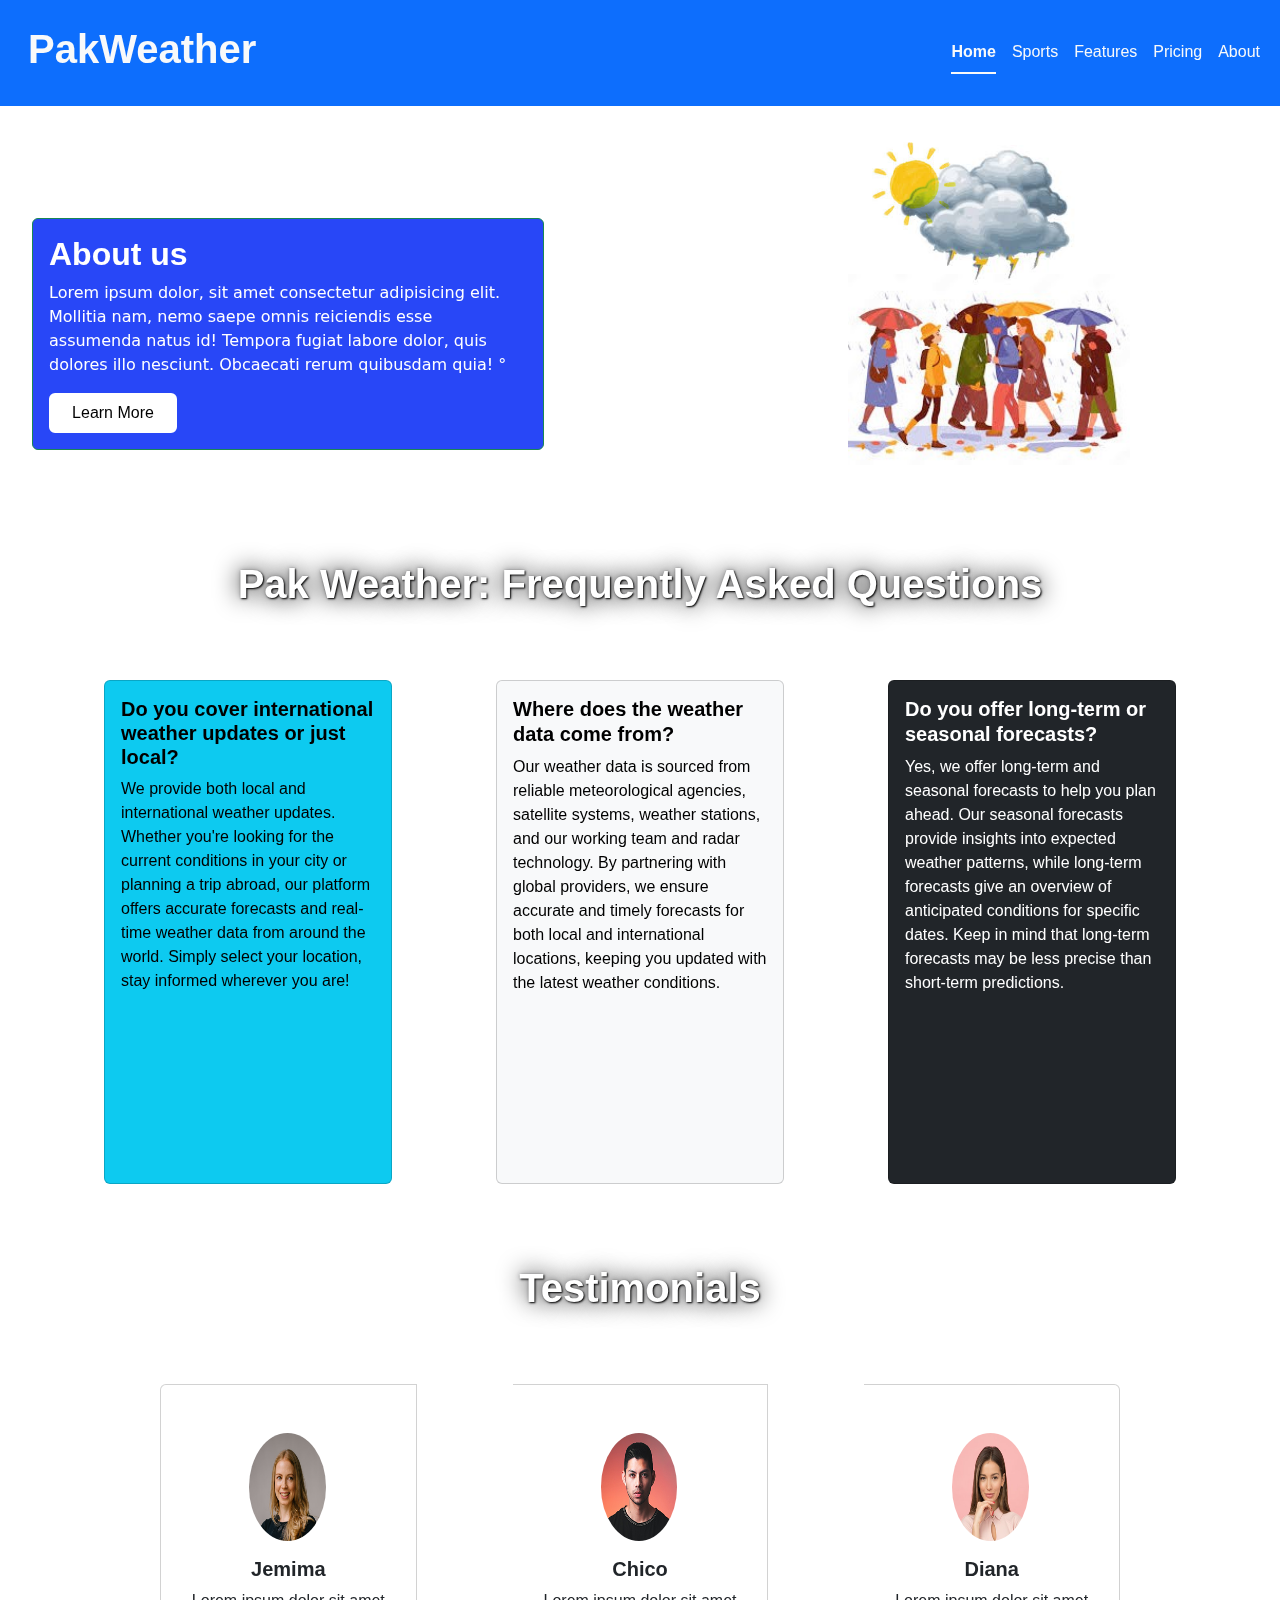
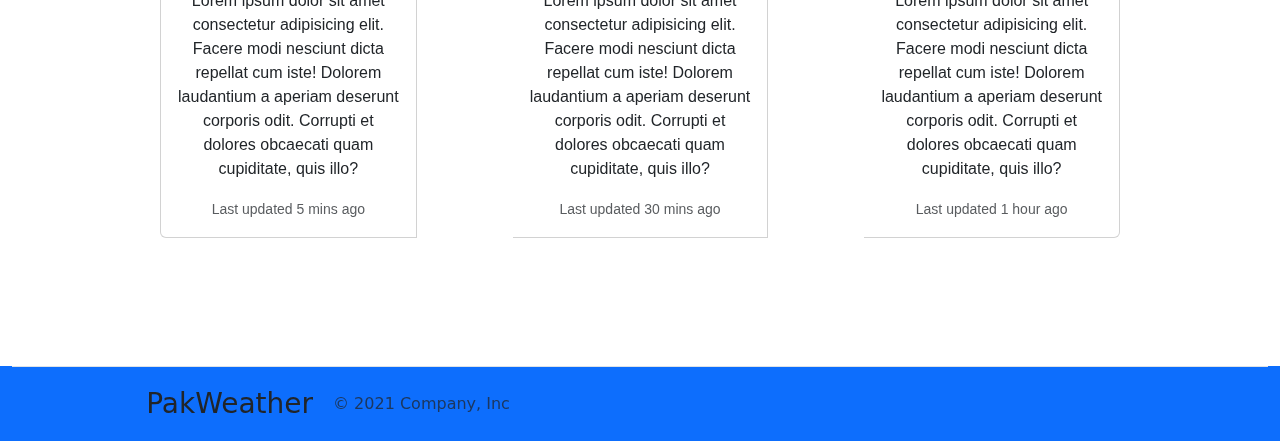
==== about.html @ b2b754da "rename about.html" ====
<!DOCTYPE html>
<html lang="en">

<head>
  <meta charset="UTF-8">
  <meta name="viewport" content="width=device-width, initial-scale=1.0">
  <title>Final Project</title>
  <link rel="stylesheet" href="style.css">
  <script src="https://cdn.jsdelivr.net/npm/bootstrap@5.3.3/dist/js/bootstrap.bundle.min.js"
    integrity="sha384-YvpcrYf0tY3lHB60NNkmXc5s9fDVZLESaAA55NDzOxhy9GkcIdslK1eN7N6jIeHz"
    crossorigin="anonymous"></script>
  <link href="https://cdn.jsdelivr.net/npm/bootstrap@5.3.3/dist/css/bootstrap.min.css" rel="stylesheet"
    integrity="sha384-QWTKZyjpPEjISv5WaRU9OFeRpok6YctnYmDr5pNlyT2bRjXh0JMhjY6hW+ALEwIH" crossorigin="anonymous">
  <link rel="preconnect" href="https://fonts.gstatic.com" crossorigin>
</head>

<body>

  <!--------------------------------------------------- header --------------------------------------------------->

  <nav class="navbar navbar-expand-lg bg-primary p-sm-3 p-3">
    <div class="container-fluid p-0 p-sm-1 justify-content-center justify-content-sm-between">
      <a class="navbar-brand text-light mx-2 text-center text-sm-left" href="#">
        <h1 style=" font-family: Poppins, sans-serif; font-weight: bold;">PakWeather</h1>
      </a>
      <button class="navbar-toggler" type="button" data-bs-toggle="collapse" data-bs-target="#navbarNavDropdown"
        aria-controls="navbarNavDropdown" aria-expanded="false" aria-label="Toggle navigation">
        <span class="navbar-toggler-icon"></span>
      </button>
      <div class="collapse navbar-collapse justify-content-end" id="navbarNavDropdown">
        <ul class="nav nav-underline justify-content-end d-flex flex-column flex-sm-row">
          <li class="nav-item">
            <a class="nav-link active text-light" aria-current="page" href="#"
              style=" font-family: Poppins, sans-serif;">Home</a>
          </li>
          <li class="nav-item">
            <a class="nav-link text-light" href="#" style=" font-family: Poppins, sans-serif;">Sports</a>
          </li>
          <li class="nav-item">
            <a class="nav-link text-light" href="#" style=" font-family: Poppins, sans-serif;">Features</a>
          </li>
          <li class="nav-item">
            <a class="nav-link text-light" href="#" style=" font-family: Poppins, sans-serif;">Pricing</a>
          </li>
          <li class="nav-item">
            <a class="nav-link text-light" href="#" style=" font-family: Poppins, sans-serif;">About</a>
          </li>
        </ul>
      </div>
    </div>
  </nav>

  <!--------------------------------------------------- About us --------------------------------------------------->

  <div class="card m-auto mt-3 border border-success align-items-start justify-content-around"
    style="width: 40%; position: relative; right: 22rem; top: 6rem; border: 2px solid rgb(131, 159, 222); background-color: rgb(40, 71, 247); color: white;">
    <div class="row g-0">
      <div class="col rounded-right">
        <div class="card-body">
          <h2 class="card-title" style="font-family: Poppins, sans-serif; font-weight: bold;">About us</h2>
          <h3 class="card-title text-success" id="nameCity"></h3>
          <p>Lorem ipsum dolor, sit amet consectetur adipisicing elit. Mollitia nam, nemo saepe omnis reiciendis esse
            assumenda natus id! Tempora fugiat labore dolor, quis dolores illo nesciunt. Obcaecati rerum quibusdam quia!
            <span id="lat" class="bl"></span>°
          </p>
          <input class="btn btn-primary" type="Learn More" value="Learn More"
            style="background-color: rgb(255, 255, 255); border: 2px solid white; color: black;font-family: Poppins, sans-serif; width: 8rem;">
          <p class="card-text"><small class="text-body-secondary"></small></p>
        </div>
      </div>
    </div>
  </div>

  <!--------------------------------------------------- Animation --------------------------------------------------->

  <section>
    <div class="item">
      <img src="assets/people 2.jpg" alt="" class="people">
      <img src="assets/clouds2.jpg" alt="" class="clouds">
      <img src="assets/sun2.jpg" alt="" class="sun">
    </div>
  </section>

  <!--------------------------------------------------- Question & Answers --------------------------------------------------->

  <h1 class="head-1">Pak Weather: Frequently Asked Questions</h1>
  <main class="mainn">
    <div class="card text-bg-info mb-3" style="max-width: 18rem; height: 56vh;">
      <div class="card-body">
        <h5 class="card-title" style="font-weight: bold;">Do you cover international weather updates or just local?</h5>
        <p class="card-text" style="font-size: 16px;">We provide both local and international weather updates. Whether
          you're looking for the current conditions in your city or planning a trip abroad, our platform offers accurate
          forecasts and real-time weather data from around the world. Simply select your location, stay informed
          wherever you are!</p>
      </div>
    </div>
    <div class="card text-bg-light mb-3" style="max-width: 18rem;height: 56vh;">
      <div class="card-body">
        <h5 class="card-title" style="font-weight: bold; line-height: 25px;">Where does the weather data come from?</h5>
        <p class="card-text" style="font-size: 16px;">Our weather data is sourced from reliable meteorological agencies,
          satellite systems, weather stations, and our working team and radar technology. By partnering with global
          providers, we ensure accurate and timely forecasts for both local and international locations, keeping you
          updated with the latest weather conditions.</p>
      </div>
    </div>
    <div class="card text-bg-dark mb-3" style="max-width: 18rem;height: 56vh;">
      <div class="card-body">
        <h5 class="card-title" style="font-weight: bold; line-height: 25px;">Do you offer long-term or seasonal
          forecasts?</h5>
        <p class="card-text">Yes, we offer long-term and seasonal forecasts to help you plan ahead. Our seasonal
          forecasts provide insights into expected weather patterns, while long-term forecasts give an overview of
          anticipated conditions for specific dates. Keep in mind that long-term forecasts may be less precise than
          short-term predictions.</p>
      </div>
    </div>
  </main>

  <!--------------------------------------------------- Testimonials --------------------------------------------------->


  <h1 class="test">Testimonials</h1>
  <article>
    <div class="card-group">
      <div class="card">
        <img src="assets/user-1.png" class="card-img-top" alt="..."
          style="height: 12vh; width: 6vw; border-radius: 50%; margin-left: 5.5rem; margin-top: 3rem;">
        <div class="card-body">
          <h5 class="card-title" style="font-weight: bold;">Jemima</h5>
          <p class="card-text">
            Lorem ipsum dolor sit amet consectetur adipisicing elit. Facere modi nesciunt dicta repellat cum iste!
            Dolorem laudantium a aperiam deserunt corporis odit. Corrupti et dolores obcaecati quam cupiditate, quis
            illo?
          </p>
          <p class="card-text"><small class="text-body-secondary">Last updated 5 mins ago</small></p>
        </div>
      </div>
      <div class="card">
        <img src="assets/user-2.png" class="card-img-top" alt="..."
          style="height: 12vh; width: 6vw; border-radius: 50%; margin-left: 5.5rem; margin-top: 3rem;">
        <div class="card-body">
          <h5 class="card-title" style="font-weight: bold;">Chico</h5>
          <p class="card-text">
            Lorem ipsum dolor sit amet consectetur adipisicing elit. Facere modi nesciunt dicta repellat cum iste!
            Dolorem laudantium a aperiam deserunt corporis odit. Corrupti et dolores obcaecati quam cupiditate, quis
            illo?
          </p>
          <p class="card-text"><small class="text-body-secondary">Last updated 30 mins ago</small></p>
        </div>
      </div>
      <div class="card">
        <img src="assets/user-3.png" class="card-img-top" alt="..."
          style="height: 12vh; width: 6vw; border-radius: 50%; margin-left: 5.5rem; margin-top: 3rem;">
        <div class="card-body">
          <h5 class="card-title" style="font-weight: bold; ">Diana</h5>
          <p class="card-text">
            Lorem ipsum dolor sit amet consectetur adipisicing elit. Facere modi nesciunt dicta repellat cum iste!
            Dolorem laudantium a aperiam deserunt corporis odit. Corrupti et dolores obcaecati quam cupiditate, quis
            illo?
          </p>
          <p class="card-text"><small class="text-body-secondary">Last updated 1 hour ago</small></p>
        </div>
      </div>
    </div>
  </article>

  <!--------------------------------------------------- Footer --------------------------------------------------->

  <div class="container-fluid bg-primary mb-0 mt-5">
    <footer
      class="d-flex flex-wrap justify-content-sm-between justify-content-center align-items-center py-3 mt-3 border-top gap-3">
      <div class="col-md-6 d-flex align-items-center gap-sm-3 gap-1 flex-wrap justify-content-center">
        <a href="/" class="nav-link">
          <h3 class="m-1">PakWeather</h3>
        </a>
        <span class="text-muted">&copy; 2021 Company, Inc</span>
      </div>

      <ul class="nav col-md-4 justify-content-sm-end justify-content-sm-center list-unstyled d-flex">
        <li class="ms-3"><a class="text-muted" href="#"><svg xmlns="http://www.w3.org/2000/svg"
              viewBox="0 0 448 512"><!--!Font Awesome Free 6.6.0 by @fontawesome - https://fontawesome.com License - https://fontawesome.com/license/free Copyright 2024 Fonticons, Inc.-->
              <path fill="#ffffff"
                d="M100.3 448H7.4V148.9h92.9zM53.8 108.1C24.1 108.1 0 83.5 0 53.8a53.8 53.8 0 0 1 107.6 0c0 29.7-24.1 54.3-53.8 54.3zM447.9 448h-92.7V302.4c0-34.7-.7-79.2-48.3-79.2-48.3 0-55.7 37.7-55.7 76.7V448h-92.8V148.9h89.1v40.8h1.3c12.4-23.5 42.7-48.3 87.9-48.3 94 0 111.3 61.9 111.3 142.3V448z" />
            </svg></a></li>
        <li class="ms-3"><a class="text-muted" href="#"><svg xmlns="http://www.w3.org/2000/svg"
              viewBox="0 0 448 512"><!--!Font Awesome Free 6.6.0 by @fontawesome - https://fontawesome.com License - https://fontawesome.com/license/free Copyright 2024 Fonticons, Inc.-->
              <path
                d="M64 32C28.7 32 0 60.7 0 96V416c0 35.3 28.7 64 64 64h98.2V334.2H109.4V256h52.8V222.3c0-87.1 39.4-127.5 125-127.5c16.2 0 44.2 3.2 55.7 6.4V172c-6-.6-16.5-1-29.6-1c-42 0-58.2 15.9-58.2 57.2V256h83.6l-14.4 78.2H255V480H384c35.3 0 64-28.7 64-64V96c0-35.3-28.7-64-64-64H64z" />
            </svg></a></li>
        <!-- <li class="ms-3"><a class="text-muted" href="#"><svg xmlns="http://www.w3.org/2000/svg" viewBox="0 0 448 512">!Font Awesome Free 6.6.0 by @fontawesome - https://fontawesome.com License - https://fontawesome.com/license/free Copyright 2024 Fonticons, Inc.<path d="M194.4 211.7a53.3 53.3 0 1 0 59.3 88.7 53.3 53.3 0 1 0 -59.3-88.7zm142.3-68.4c-5.2-5.2-11.5-9.3-18.4-12c-18.1-7.1-57.6-6.8-83.1-6.5c-4.1 0-7.9 .1-11.2 .1c-3.3 0-7.2 0-11.4-.1c-25.5-.3-64.8-.7-82.9 6.5c-6.9 2.7-13.1 6.8-18.4 12s-9.3 11.5-12 18.4c-7.1 18.1-6.7 57.7-6.5 83.2c0 4.1 .1 7.9 .1 11.1s0 7-.1 11.1c-.2 25.5-.6 65.1 6.5 83.2c2.7 6.9 6.8 13.1 12 18.4s11.5 9.3 18.4 12c18.1 7.1 57.6 6.8 83.1 6.5c4.1 0 7.9-.1 11.2-.1c3.3 0 7.2 0 11.4 .1c25.5 .3 64.8 .7 82.9-6.5c6.9-2.7 13.1-6.8 18.4-12s9.3-11.5 12-18.4c7.2-18 6.8-57.4 6.5-83c0-4.2-.1-8.1-.1-11.4s0-7.1 .1-11.4c.3-25.5 .7-64.9-6.5-83l0 0c-2.7-6.9-6.8-13.1-12-18.4zm-67.1 44.5A82 82 0 1 1 178.4 324.2a82 82 0 1 1 91.1-136.4zm29.2-1.3c-3.1-2.1-5.6-5.1-7.1-8.6s-1.8-7.3-1.1-11.1s2.6-7.1 5.2-9.8s6.1-4.5 9.8-5.2s7.6-.4 11.1 1.1s6.5 3.9 8.6 7s3.2 6.8 3.2 10.6c0 2.5-.5 5-1.4 7.3s-2.4 4.4-4.1 6.2s-3.9 3.2-6.2 4.2s-4.8 1.5-7.3 1.5l0 0c-3.8 0-7.5-1.1-10.6-3.2zM448 96c0-35.3-28.7-64-64-64H64C28.7 32 0 60.7 0 96V416c0 35.3 28.7 64 64 64H384c35.3 0 64-28.7 64-64V96zM357 389c-18.7 18.7-41.4 24.6-67 25.9c-26.4 1.5-105.6 1.5-132 0c-25.6-1.3-48.3-7.2-67-25.9s-24.6-41.4-25.8-67c-1.5-26.4-1.5-105.6 0-132c1.3-25.6 7.1-48.3 25.8-67s41.5-24.6 67-25.8c26.4-1.5 105.6-1.5 132 0c25.6 1.3 48.3 7.1 67 25.8s24.6 41.4 25.8 67c1.5 26.3 1.5 105.4 0 131.9c-1.3 25.6-7.1 48.3-25.8 67z"/></svg></a></li> -->
        <li class="ms-3"><a class="text-muted" href="#"><svg xmlns="http://www.w3.org/2000/svg"
              viewBox="0 0 512 512"><!--!Font Awesome Free 6.6.0 by @fontawesome - https://fontawesome.com License - https://fontawesome.com/license/free Copyright 2024 Fonticons, Inc.-->
              <path fill="#ffffff"
                d="M389.2 48h70.6L305.6 224.2 487 464H345L233.7 318.6 106.5 464H35.8L200.7 275.5 26.8 48H172.4L272.9 180.9 389.2 48zM364.4 421.8h39.1L151.1 88h-42L364.4 421.8z" />
            </svg></a></li>
      </ul>
    </footer>
  </div>
</body>

</html>
---- style.css ----
body{
    cursor: pointer;
}
.item{
    /* background-color: #ebebeb; */
    width: 12vw;
    position: relative;
    left: 38rem;
    bottom: 9rem;
}
.people{
    position: relative;
    left: 15rem;
    top: 4rem;
    width: 22vw;

}
.clouds{
    position: relative;
    width: 14vw;
    bottom: 16rem;
    left: 18rem;
    mix-blend-mode: darken;
}
.sun{
    position: relative;
    width: 15vw;
    bottom: 28rem;
    left: 13rem;
    mix-blend-mode: darken;
}
.head-1{
    position: relative;
    bottom: 17rem;
    text-align: center;
    font-weight: bold;
    font-family: Poppins, sans-serif;
    /* color: white;
    text-shadow: 2px 2px 4px #000000; */
    color: white;
  text-shadow: 1px 1px 2px black, 0 0 25px black, 0 0 5px rgb(180, 180, 182);

}
.head-1:hover{
    transition: transform 0.5s ease-in-out;
    transform: translateY(-15px);
    text-decoration: underline;
}
.test{
    position: relative;
    bottom: 9rem;
    text-align: center;
    font-weight: bold;
    font-family: Poppins, sans-serif;
    /* color: white;
    text-shadow: 2px 2px 4px #000000; */
    color: white;
  text-shadow: 1px 1px 2px black, 0 0 25px black, 0 0 5px rgb(180, 180, 182);

}
.test:hover{
    transition: transform 0.5s ease-in-out;
    transform: translateY(-15px);
    text-decoration: underline;
}
.mainn{
    display: flex;
    position: relative;
    bottom: 13rem;
    align-items: center;
    justify-content: space-evenly;
    font-family: Poppins, sans-serif;

}
.card-group{
    position: relative;
    bottom: 5rem;
    font-family: Poppins, sans-serif;
    gap: 6rem;
    text-align: center;
    margin: 0rem 10rem;
}
.card:hover{
    transition: transform 0.5s ease-in-out;
    transform: translateY(-15px);
}
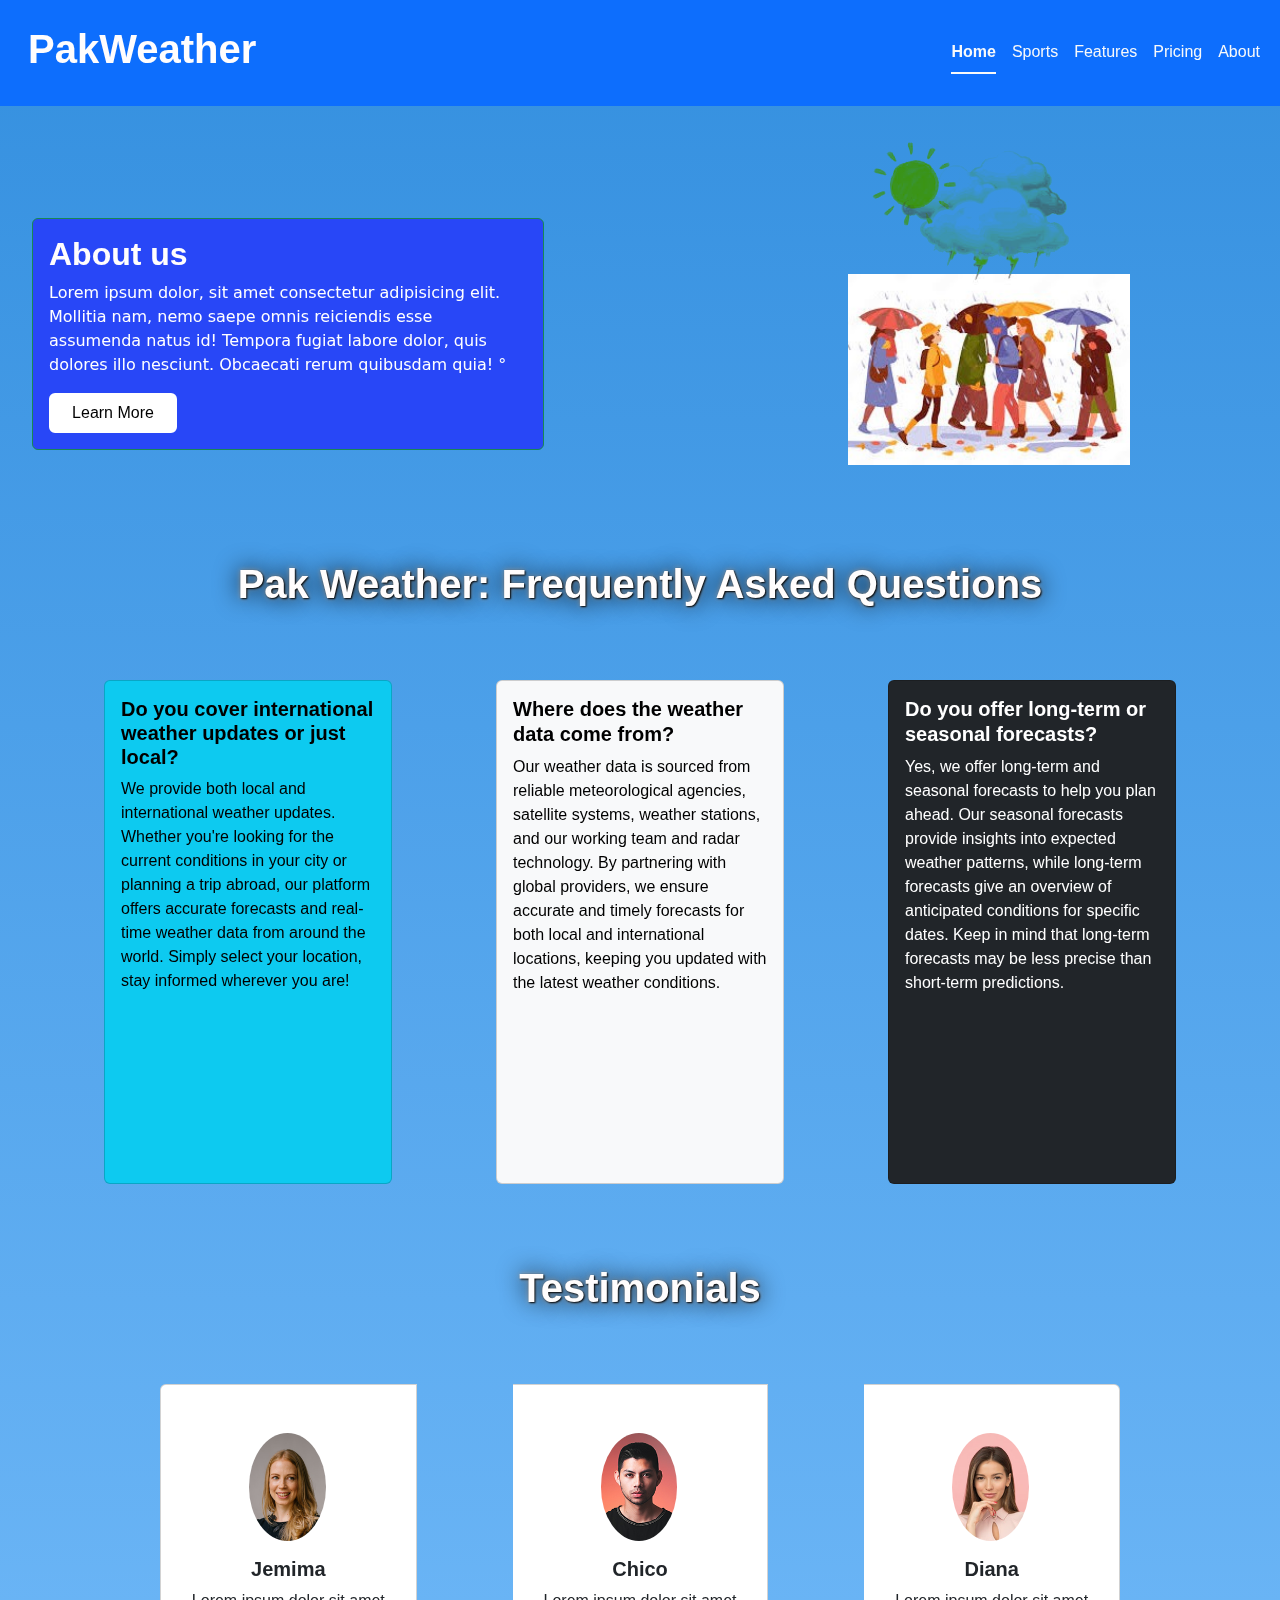
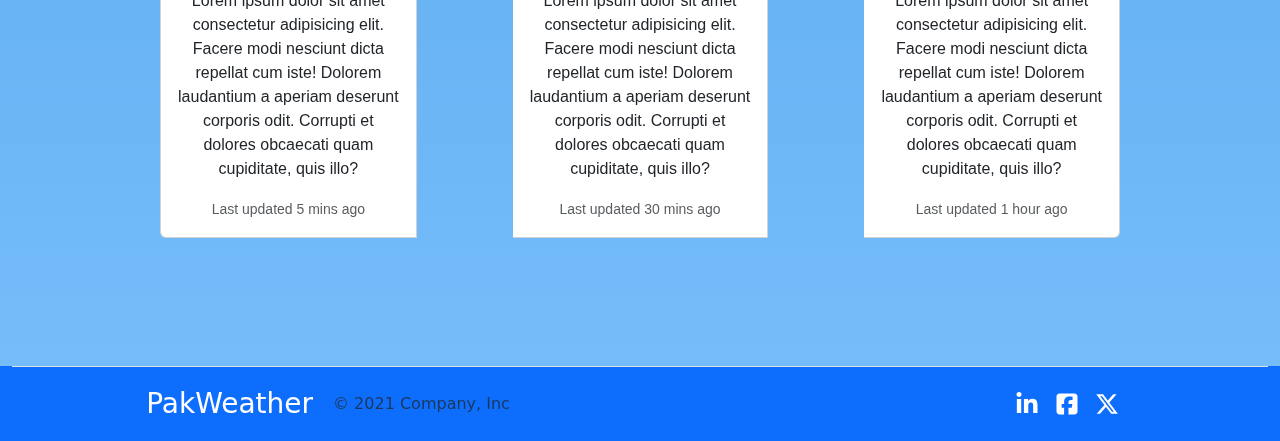
==== commit c5fd36d8: "modified repository" ====
--- a/about.html
+++ b/about.html
@@ -5,6 +5,7 @@
   <meta charset="UTF-8">
   <meta name="viewport" content="width=device-width, initial-scale=1.0">
   <title>Final Project</title>
+  <link rel="stylesheet" href="about.css">
   <link rel="stylesheet" href="style.css">
   <script src="https://cdn.jsdelivr.net/npm/bootstrap@5.3.3/dist/js/bootstrap.bundle.min.js"
     integrity="sha384-YvpcrYf0tY3lHB60NNkmXc5s9fDVZLESaAA55NDzOxhy9GkcIdslK1eN7N6jIeHz"
--- a/about.css
+++ b/about.css
@@ -0,0 +1,86 @@
+body{
+    cursor: pointer;
+}
+.item{
+    /* background-color: #ebebeb; */
+    width: 12vw;
+    position: relative;
+    left: 38rem;
+    bottom: 9rem;
+}
+.people{
+    position: relative;
+    left: 15rem;
+    top: 4rem;
+    width: 22vw;
+
+}
+.clouds{
+    position: relative;
+    width: 14vw;
+    bottom: 16rem;
+    left: 18rem;
+    mix-blend-mode: darken;
+}
+.sun{
+    position: relative;
+    width: 15vw;
+    bottom: 28rem;
+    left: 13rem;
+    mix-blend-mode: darken;
+}
+.head-1{
+    position: relative;
+    bottom: 17rem;
+    text-align: center;
+    font-weight: bold;
+    font-family: Poppins, sans-serif;
+    /* color: white;
+    text-shadow: 2px 2px 4px #000000; */
+    color: white;
+  text-shadow: 1px 1px 2px black, 0 0 25px black, 0 0 5px rgb(180, 180, 182);
+
+}
+.head-1:hover{
+    transition: transform 0.5s ease-in-out;
+    transform: translateY(-15px);
+    text-decoration: underline;
+}
+.test{
+    position: relative;
+    bottom: 9rem;
+    text-align: center;
+    font-weight: bold;
+    font-family: Poppins, sans-serif;
+    /* color: white;
+    text-shadow: 2px 2px 4px #000000; */
+    color: white;
+  text-shadow: 1px 1px 2px black, 0 0 25px black, 0 0 5px rgb(180, 180, 182);
+
+}
+.test:hover{
+    transition: transform 0.5s ease-in-out;
+    transform: translateY(-15px);
+    text-decoration: underline;
+}
+.mainn{
+    display: flex;
+    position: relative;
+    bottom: 13rem;
+    align-items: center;
+    justify-content: space-evenly;
+    font-family: Poppins, sans-serif;
+
+}
+.card-group{
+    position: relative;
+    bottom: 5rem;
+    font-family: Poppins, sans-serif;
+    gap: 6rem;
+    text-align: center;
+    margin: 0rem 10rem;
+}
+.card:hover{
+    transition: transform 0.5s ease-in-out;
+    transform: translateY(-15px);
+}
--- a/style.css
+++ b/style.css
@@ -1,86 +1,81 @@
-body{
-    cursor: pointer;
-}
-.item{
-    /* background-color: #ebebeb; */
-    width: 12vw;
-    position: relative;
-    left: 38rem;
-    bottom: 9rem;
-}
-.people{
-    position: relative;
-    left: 15rem;
-    top: 4rem;
-    width: 22vw;
-
-}
-.clouds{
-    position: relative;
-    width: 14vw;
-    bottom: 16rem;
-    left: 18rem;
-    mix-blend-mode: darken;
-}
-.sun{
-    position: relative;
-    width: 15vw;
-    bottom: 28rem;
-    left: 13rem;
-    mix-blend-mode: darken;
-}
-.head-1{
-    position: relative;
-    bottom: 17rem;
-    text-align: center;
-    font-weight: bold;
-    font-family: Poppins, sans-serif;
-    /* color: white;
-    text-shadow: 2px 2px 4px #000000; */
-    color: white;
-  text-shadow: 1px 1px 2px black, 0 0 25px black, 0 0 5px rgb(180, 180, 182);
-
-}
-.head-1:hover{
-    transition: transform 0.5s ease-in-out;
-    transform: translateY(-15px);
-    text-decoration: underline;
-}
-.test{
-    position: relative;
-    bottom: 9rem;
-    text-align: center;
-    font-weight: bold;
-    font-family: Poppins, sans-serif;
-    /* color: white;
-    text-shadow: 2px 2px 4px #000000; */
-    color: white;
-  text-shadow: 1px 1px 2px black, 0 0 25px black, 0 0 5px rgb(180, 180, 182);
-
-}
-.test:hover{
-    transition: transform 0.5s ease-in-out;
-    transform: translateY(-15px);
-    text-decoration: underline;
-}
-.mainn{
-    display: flex;
-    position: relative;
-    bottom: 13rem;
-    align-items: center;
-    justify-content: space-evenly;
-    font-family: Poppins, sans-serif;
-
-}
-.card-group{
-    position: relative;
-    bottom: 5rem;
-    font-family: Poppins, sans-serif;
-    gap: 6rem;
-    text-align: center;
-    margin: 0rem 10rem;
-}
-.card:hover{
-    transition: transform 0.5s ease-in-out;
-    transform: translateY(-15px);
-}
+.primary-subtle {
+    color: --bs-primary-bg-subtle;
+}
+.info-subtle{
+    color: --bs-info-bg-subtle;
+}
+body {
+    background-image: linear-gradient(rgba(0, 115, 215, 0.798),rgba(85, 173, 250, 0.798)) !important;
+    /* backdrop-filter: blur(6px); */
+    background-position: center;
+    background-size: cover;
+    min-height: 100vh !important;
+    min-width: 100vw;
+    overflow-x: hidden;
+}
+::-webkit-scrollbar { 
+    width: 8px; 
+    /* border: 1px solid blue;  */
+} 
+::-webkit-scrollbar-track { 
+    background: var(--bs-dark); 
+} 
+::-webkit-scrollbar-thumb { 
+    background: var(--bs-secondary); 
+    border-radius: 1em !important;
+    width: 6px !important;
+} 
+#serchBox {
+    background-color: rgba(132, 132, 132, 0.419);
+}
+h1,h2,h3,h4 {
+    color: rgb(255, 253, 253) !important;
+}
+/* #drop {
+    color: white;
+} */
+a[class="text-muted"] > svg{
+    width: 24px;
+    height: 24px;
+    fill: white;
+}
+select {
+    width: 100% !important;
+}
+#nameCity {
+    text-transform: capitalize !important;
+}
+span[class="bl"] {
+    color: var(--bs-light);
+}
+#locationCard, #cardContainer,#windCard {
+    background-color: rgba(255, 255, 255, 0.291);
+}
+#condition {
+    width: 40% !important;
+    height: 40% !important;
+}
+
+#windList {
+    background-color: rgba(49, 48, 48, 0.296) !important;
+}
+.shadow {
+    --bs-shadow-rgb: 255, 255, 255 !important;
+    box-shadow: 5px 10px 6px rgb(var(--bs-shadow-rgb)) !important;
+}
+.transparent-bg {
+    background-color: rgba(98, 97, 97, 0.485) !important;
+}
+.transparent-bg-light {
+    background-color: rgba(224, 224, 224, 0.485) !important;
+}
+.card-img-top1 {
+    width: 100%;
+    height: 100%;
+    object-fit: cover;
+}
+.card-img-top {
+    width: 80%;
+    height: 70%;
+    object-fit: cover;
+}
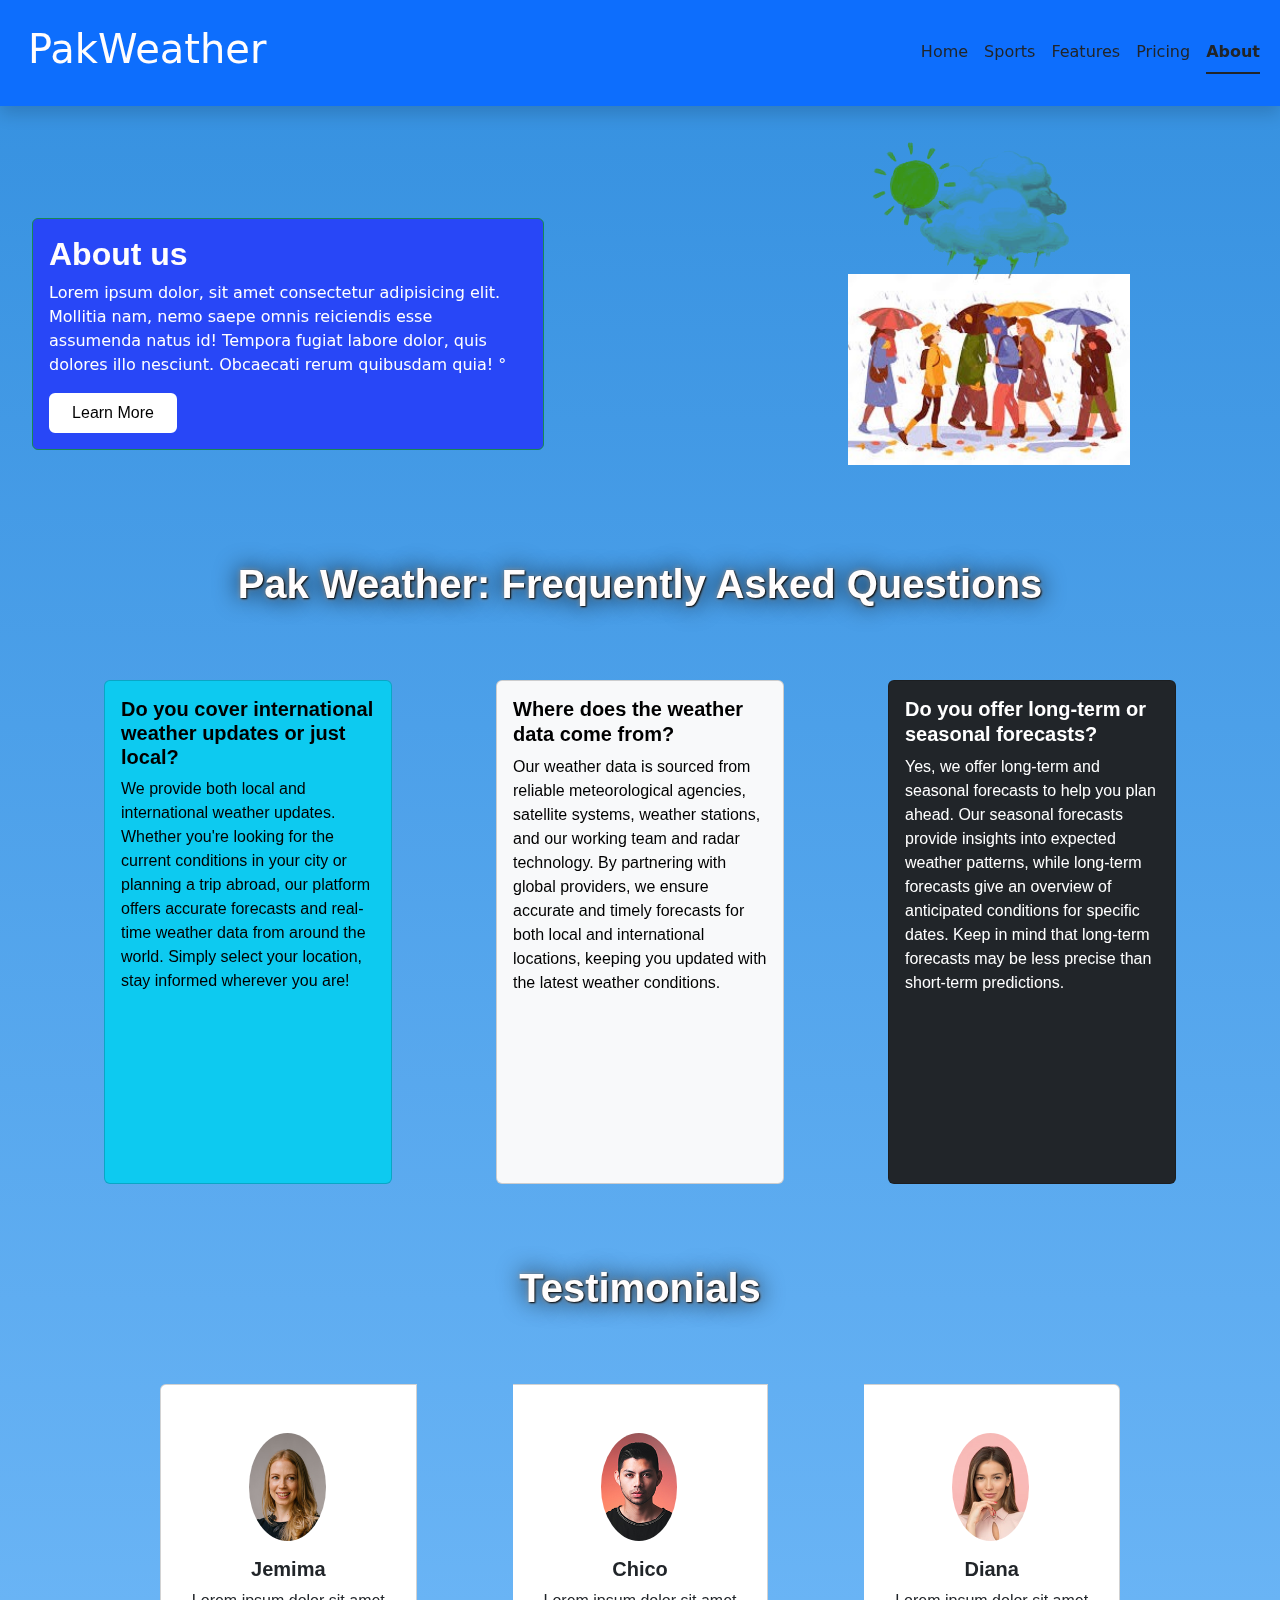
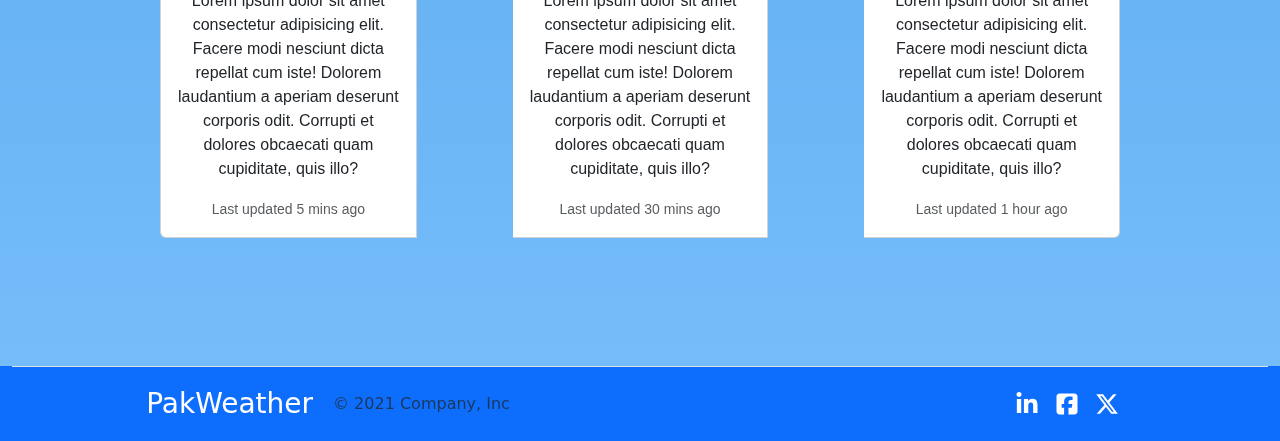
==== commit 1b17019e: "linked files" ====
--- a/about.html
+++ b/about.html
@@ -13,40 +13,47 @@
   <link href="https://cdn.jsdelivr.net/npm/bootstrap@5.3.3/dist/css/bootstrap.min.css" rel="stylesheet"
     integrity="sha384-QWTKZyjpPEjISv5WaRU9OFeRpok6YctnYmDr5pNlyT2bRjXh0JMhjY6hW+ALEwIH" crossorigin="anonymous">
   <link rel="preconnect" href="https://fonts.gstatic.com" crossorigin>
+  <link rel="icon" href="./assets/images/sun.png">
 </head>
 
 <body>
 
   <!--------------------------------------------------- header --------------------------------------------------->
 
-  <nav class="navbar navbar-expand-lg bg-primary p-sm-3 p-3">
+  <nav class="navbar navbar-expand-lg bg-primary p-sm-3 p-3 shadow">
     <div class="container-fluid p-0 p-sm-1 justify-content-center justify-content-sm-between">
       <a class="navbar-brand text-light mx-2 text-center text-sm-left" href="#">
-        <h1 style=" font-family: Poppins, sans-serif; font-weight: bold;">PakWeather</h1>
+        <h1>PakWeather</h1>
       </a>
-      <button class="navbar-toggler" type="button" data-bs-toggle="collapse" data-bs-target="#navbarNavDropdown"
-        aria-controls="navbarNavDropdown" aria-expanded="false" aria-label="Toggle navigation">
+      <button class="btn btn-primary d-lg-none" type="button" data-bs-toggle="offcanvas" data-bs-target="#offcanvasResponsive" aria-controls="offcanvasResponsive">
         <span class="navbar-toggler-icon"></span>
       </button>
-      <div class="collapse navbar-collapse justify-content-end" id="navbarNavDropdown">
-        <ul class="nav nav-underline justify-content-end d-flex flex-column flex-sm-row">
-          <li class="nav-item">
-            <a class="nav-link active text-light" aria-current="page" href="#"
-              style=" font-family: Poppins, sans-serif;">Home</a>
-          </li>
-          <li class="nav-item">
-            <a class="nav-link text-light" href="#" style=" font-family: Poppins, sans-serif;">Sports</a>
-          </li>
-          <li class="nav-item">
-            <a class="nav-link text-light" href="#" style=" font-family: Poppins, sans-serif;">Features</a>
-          </li>
-          <li class="nav-item">
-            <a class="nav-link text-light" href="#" style=" font-family: Poppins, sans-serif;">Pricing</a>
-          </li>
-          <li class="nav-item">
-            <a class="nav-link text-light" href="#" style=" font-family: Poppins, sans-serif;">About</a>
-          </li>
-        </ul>
+
+      <div class="offcanvas-lg offcanvas-start" tabindex="-2" id="offcanvasResponsive" aria-labelledby="offcanvasResponsiveLabel">
+        <div class="offcanvas-header">
+          <h5 class="offcanvas-title text-dark" id="offcanvasResponsiveLabel">Responsive offcanvas</h5>
+          <button type="button" class="btn-close" data-bs-dismiss="offcanvas" data-bs-target="#offcanvasResponsive" aria-label="Close"></button>
+        </div>
+        <div class="offcanvas-body">
+          <!-- <p class="mb-0">This is content within an <code>.offcanvas-lg</code>.</p> -->
+          <ul class="nav nav-underline justify-content-end d-flex flex-column flex-lg-row">
+            <li class="nav-item">
+              <a class="nav-link text-dark"  href="index.html">Home</a>
+            </li>
+            <li class="nav-item">
+              <a class="nav-link text-dark"  href="#">Sports</a>
+            </li>
+            <li class="nav-item">
+              <a class="nav-link text-dark" href="./features.html">Features</a>
+            </li>
+            <li class="nav-item">
+              <a class="nav-link text-dark" href="#">Pricing</a>
+            </li>
+            <li class="nav-item">
+              <a class="nav-link active text-dark" aria-current="page" href="#">About</a>
+            </li>
+          </ul>
+        </div>
       </div>
     </div>
   </nav>
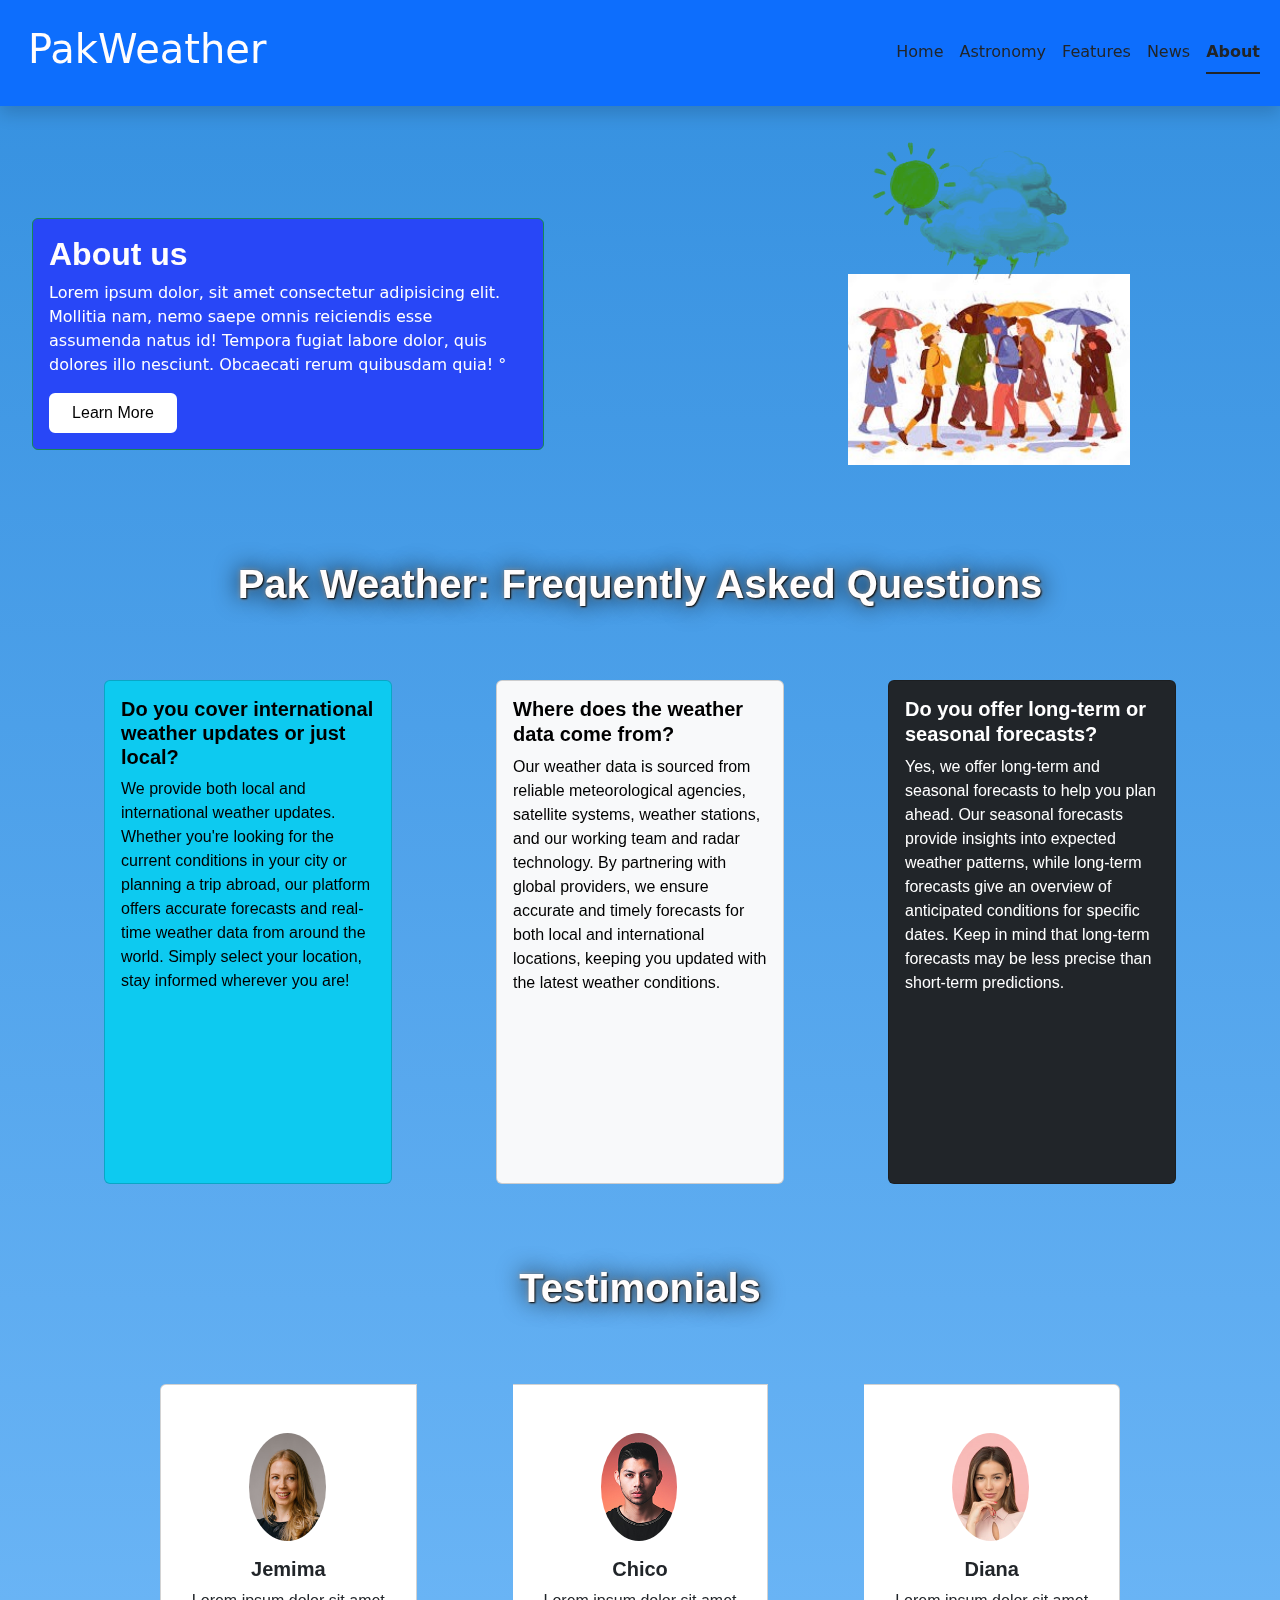
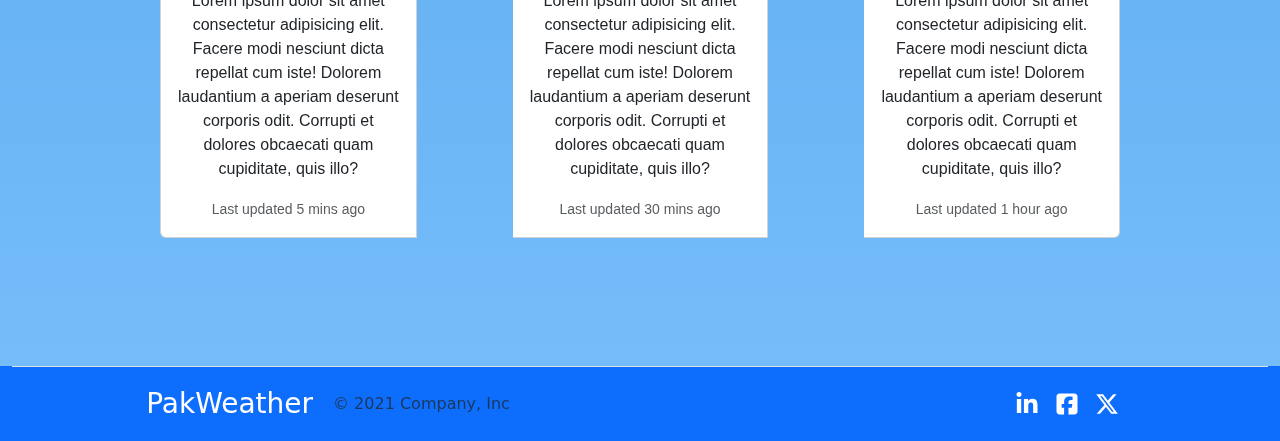
==== commit afc973e6: "finishing navbar" ====
--- a/about.html
+++ b/about.html
@@ -41,13 +41,13 @@
               <a class="nav-link text-dark"  href="index.html">Home</a>
             </li>
             <li class="nav-item">
-              <a class="nav-link text-dark"  href="#">Sports</a>
+              <a class="nav-link text-dark"  href="#">Astronomy</a>
             </li>
             <li class="nav-item">
               <a class="nav-link text-dark" href="./features.html">Features</a>
             </li>
             <li class="nav-item">
-              <a class="nav-link text-dark" href="#">Pricing</a>
+              <a class="nav-link text-dark" href="News.html">News</a>
             </li>
             <li class="nav-item">
               <a class="nav-link active text-dark" aria-current="page" href="#">About</a>
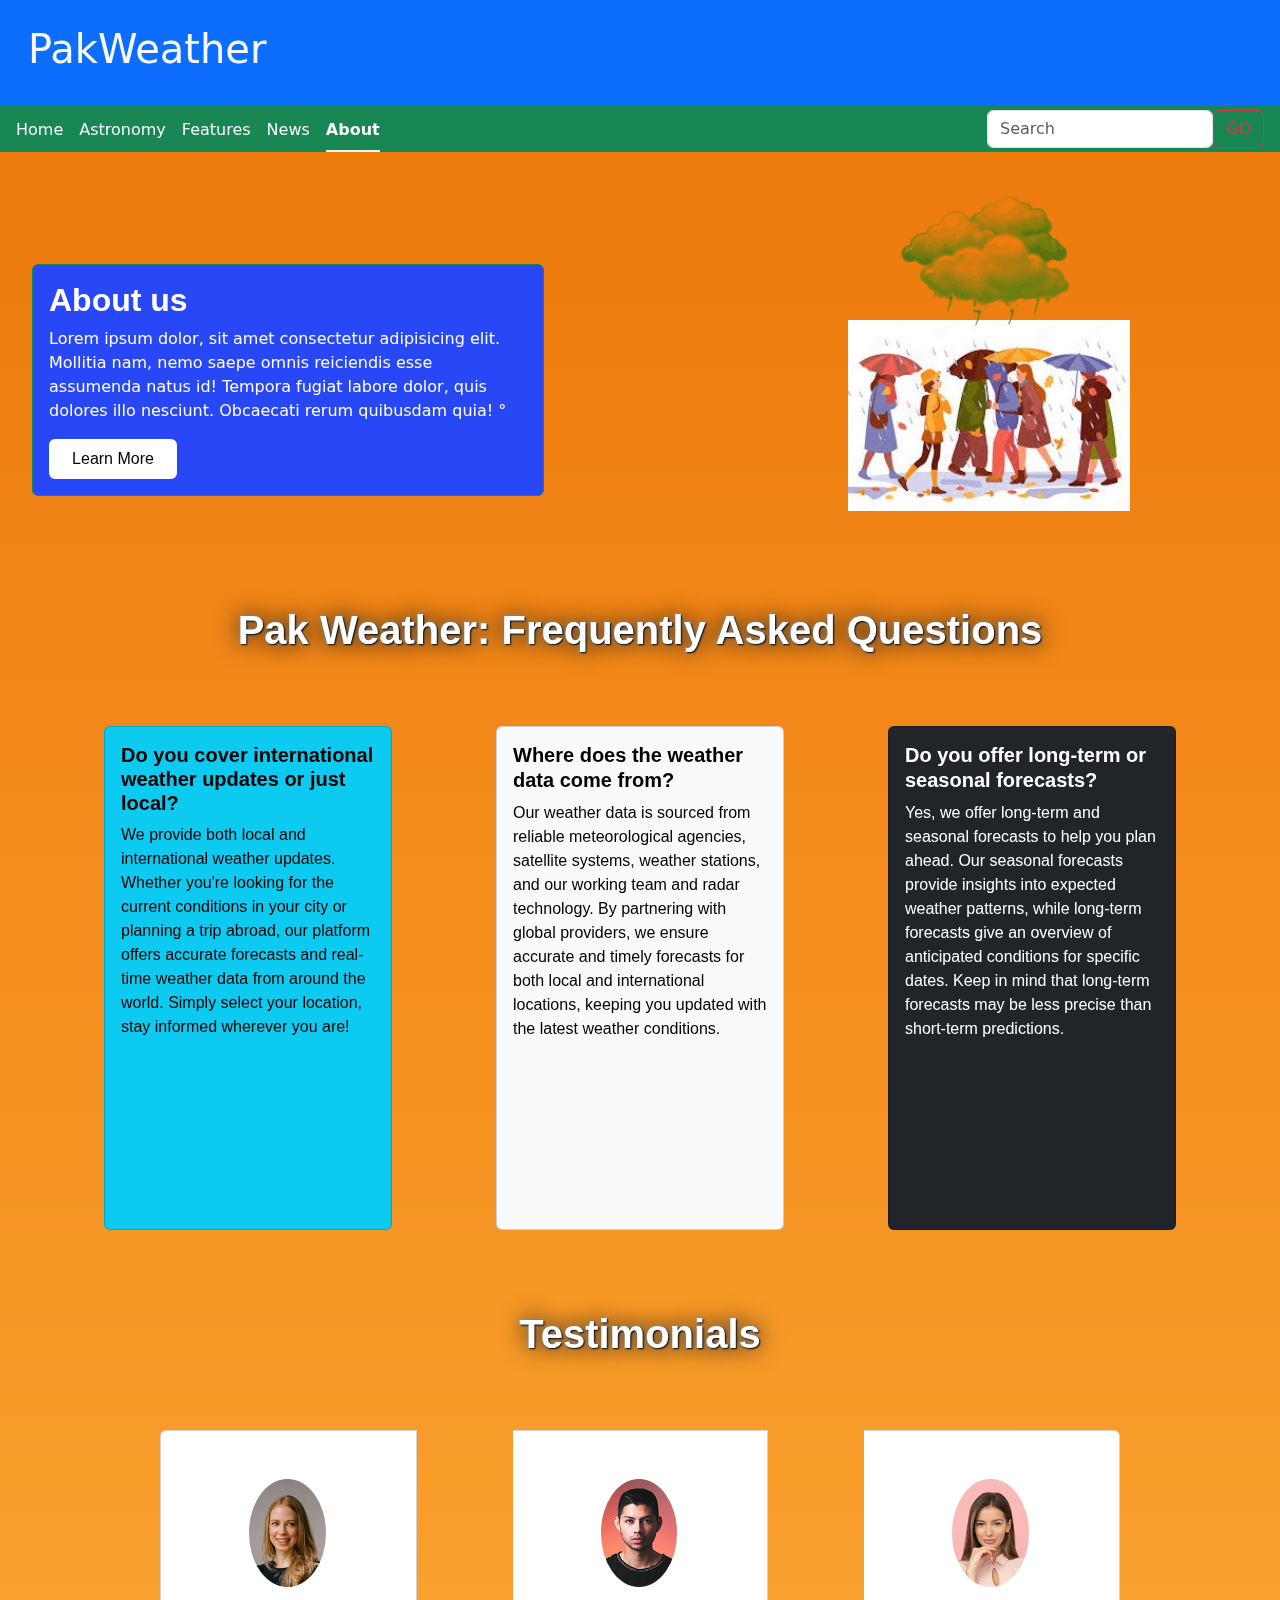
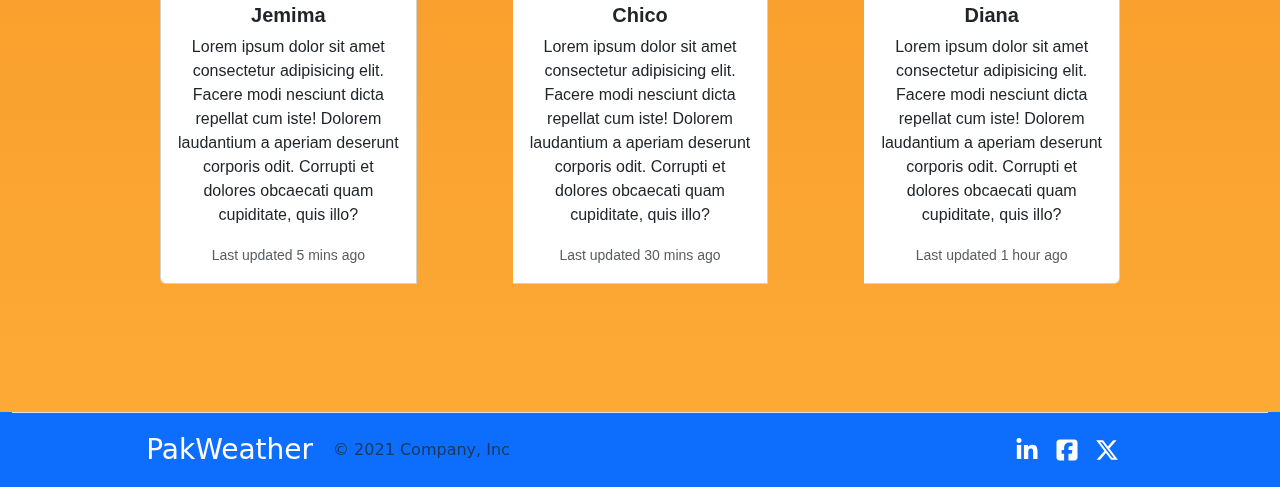
==== commit 3ae76bf4: "modified homepage & changed color pallete" ====
--- a/about.html
+++ b/about.html
@@ -20,7 +20,7 @@
 
   <!--------------------------------------------------- header --------------------------------------------------->
 
-  <nav class="navbar navbar-expand-lg bg-primary p-sm-3 p-3 shadow">
+  <nav class="navbar navbar-expand-lg bg-primary p-sm-3 p-3">
     <div class="container-fluid p-0 p-sm-1 justify-content-center justify-content-sm-between">
       <a class="navbar-brand text-light mx-2 text-center text-sm-left" href="#">
         <h1>PakWeather</h1>
@@ -29,34 +29,48 @@
         <span class="navbar-toggler-icon"></span>
       </button>
 
-      <div class="offcanvas-lg offcanvas-start" tabindex="-2" id="offcanvasResponsive" aria-labelledby="offcanvasResponsiveLabel">
-        <div class="offcanvas-header">
-          <h5 class="offcanvas-title text-dark" id="offcanvasResponsiveLabel">Responsive offcanvas</h5>
-          <button type="button" class="btn-close" data-bs-dismiss="offcanvas" data-bs-target="#offcanvasResponsive" aria-label="Close"></button>
-        </div>
-        <div class="offcanvas-body">
-          <!-- <p class="mb-0">This is content within an <code>.offcanvas-lg</code>.</p> -->
-          <ul class="nav nav-underline justify-content-end d-flex flex-column flex-lg-row">
-            <li class="nav-item">
-              <a class="nav-link text-dark"  href="index.html">Home</a>
-            </li>
-            <li class="nav-item">
-              <a class="nav-link text-dark"  href="#">Astronomy</a>
-            </li>
-            <li class="nav-item">
-              <a class="nav-link text-dark" href="./features.html">Features</a>
-            </li>
-            <li class="nav-item">
-              <a class="nav-link text-dark" href="News.html">News</a>
-            </li>
-            <li class="nav-item">
-              <a class="nav-link active text-dark" aria-current="page" href="#">About</a>
-            </li>
-          </ul>
-        </div>
-      </div>
+    
     </div>
   </nav>
+
+  <div class="container-fluid pb-0 pt-1 ps-3 pe-3 d-flex align-items-start justify-content-lg-between justify-content-center w-100 bg-success" id="serchBox">
+    <div class="offcanvas-lg offcanvas-start bg-success"  tabindex="-2" id="offcanvasResponsive" aria-labelledby="offcanvasResponsiveLabel">
+      <div class="offcanvas-header">
+        <h5 class="offcanvas-title text-dark" id="offcanvasResponsiveLabel">Responsive offcanvas</h5>
+        <button type="button" class="btn-close" data-bs-dismiss="offcanvas" data-bs-target="#offcanvasResponsive" aria-label="Close"></button>
+      </div>
+      <div class="offcanvas-body-dark">
+        <!-- <p class="mb-0">This is content within an <code>.offcanvas-lg</code>.</p> -->
+        <ul class="nav nav-underline justify-content-end d-flex flex-column flex-lg-row">
+          <li class="nav-item">
+            <a class="nav-link text-light" href="index.html">Home</a>
+          </li>
+          <li class="nav-item">
+            <a class="nav-link text-light disabled" id="astro" href="#">Astronomy</a>
+          </li>
+          <li class="nav-item">
+            <a class="nav-link text-light" href="./features.html">Features</a>
+          </li>
+          <li class="nav-item">
+            <a class="nav-link text-light" href="News.html">News</a>
+          </li>
+          <li class="nav-item">
+            <a class="nav-link active text-light" aria-current="page" href="about.html">About</a>
+          </li>
+        </ul>
+      </div>
+    </div>  
+    
+    <form class="d-flex">
+        <form class="d-flex" role="search">
+          <input id="searchBar" class="form-control" type="search" placeholder="Search" aria-label="Search">
+          <button class="btn btn-outline-danger" type="button" id="goBtn">GO</button>
+        </form>
+        <!-- <button class="btn btn-outline-success" type="submit" id="go">GO</button> -->
+      </form>
+
+      
+  </div>    
 
   <!--------------------------------------------------- About us --------------------------------------------------->
 
--- a/style.css
+++ b/style.css
@@ -4,8 +4,30 @@
 .info-subtle{
     color: --bs-info-bg-subtle;
 }
+:root {
+    --color-1: #EC760A;
+    --color-2: #F5AB4D;
+    --color-3: #200600;
+    --color-4: #3B0D00;
+    --color-5: #FDAC38;
+}
+.bg-color-1 {
+    background-color: var(--color-1);
+}
+.bg-color-2 {
+    background-color: var(--color-2);
+}
+.bg-color-3 {
+    background-color: var(--color-3);
+}
+.bg-color-4 {
+    background-color: var(--color-4);
+}
+.bg-color-5 {
+    background-color: var(--color-5);
+}
 body {
-    background-image: linear-gradient(rgba(0, 115, 215, 0.798),rgba(85, 173, 250, 0.798)) !important;
+    background-image: linear-gradient(var(--color-1),var(--color-5)) !important;
     /* backdrop-filter: blur(6px); */
     background-position: center;
     background-size: cover;
@@ -25,10 +47,7 @@
     border-radius: 1em !important;
     width: 6px !important;
 } 
-#serchBox {
-    background-color: rgba(132, 132, 132, 0.419);
-}
-h1,h2,h3,h4 {
+h2,h3,h4 {
     color: rgb(255, 253, 253) !important;
 }
 /* #drop {
@@ -64,10 +83,10 @@
     box-shadow: 5px 10px 6px rgb(var(--bs-shadow-rgb)) !important;
 }
 .transparent-bg {
-    background-color: rgba(98, 97, 97, 0.485) !important;
+    background-color: rgba(255, 255, 255, 0.291) !important;
 }
 .transparent-bg-light {
-    background-color: rgba(224, 224, 224, 0.485) !important;
+    background-color: rgba(253, 253, 253, 0.323) !important;
 }
 .card-img-top1 {
     width: 100%;
@@ -79,3 +98,19 @@
     height: 70%;
     object-fit: cover;
 }
+a#astro:hover {
+    cursor: none;
+}
+.gaper {
+    background-color: transparent;
+    height: 2em;
+}
+
+.card-img-top2 {
+    width: 100%;
+    /* height: auto; */
+    border: 1px solid black;
+    object-fit: cover;
+    overflow-y: hidden !important;
+    filter: brightness(0.7);
+}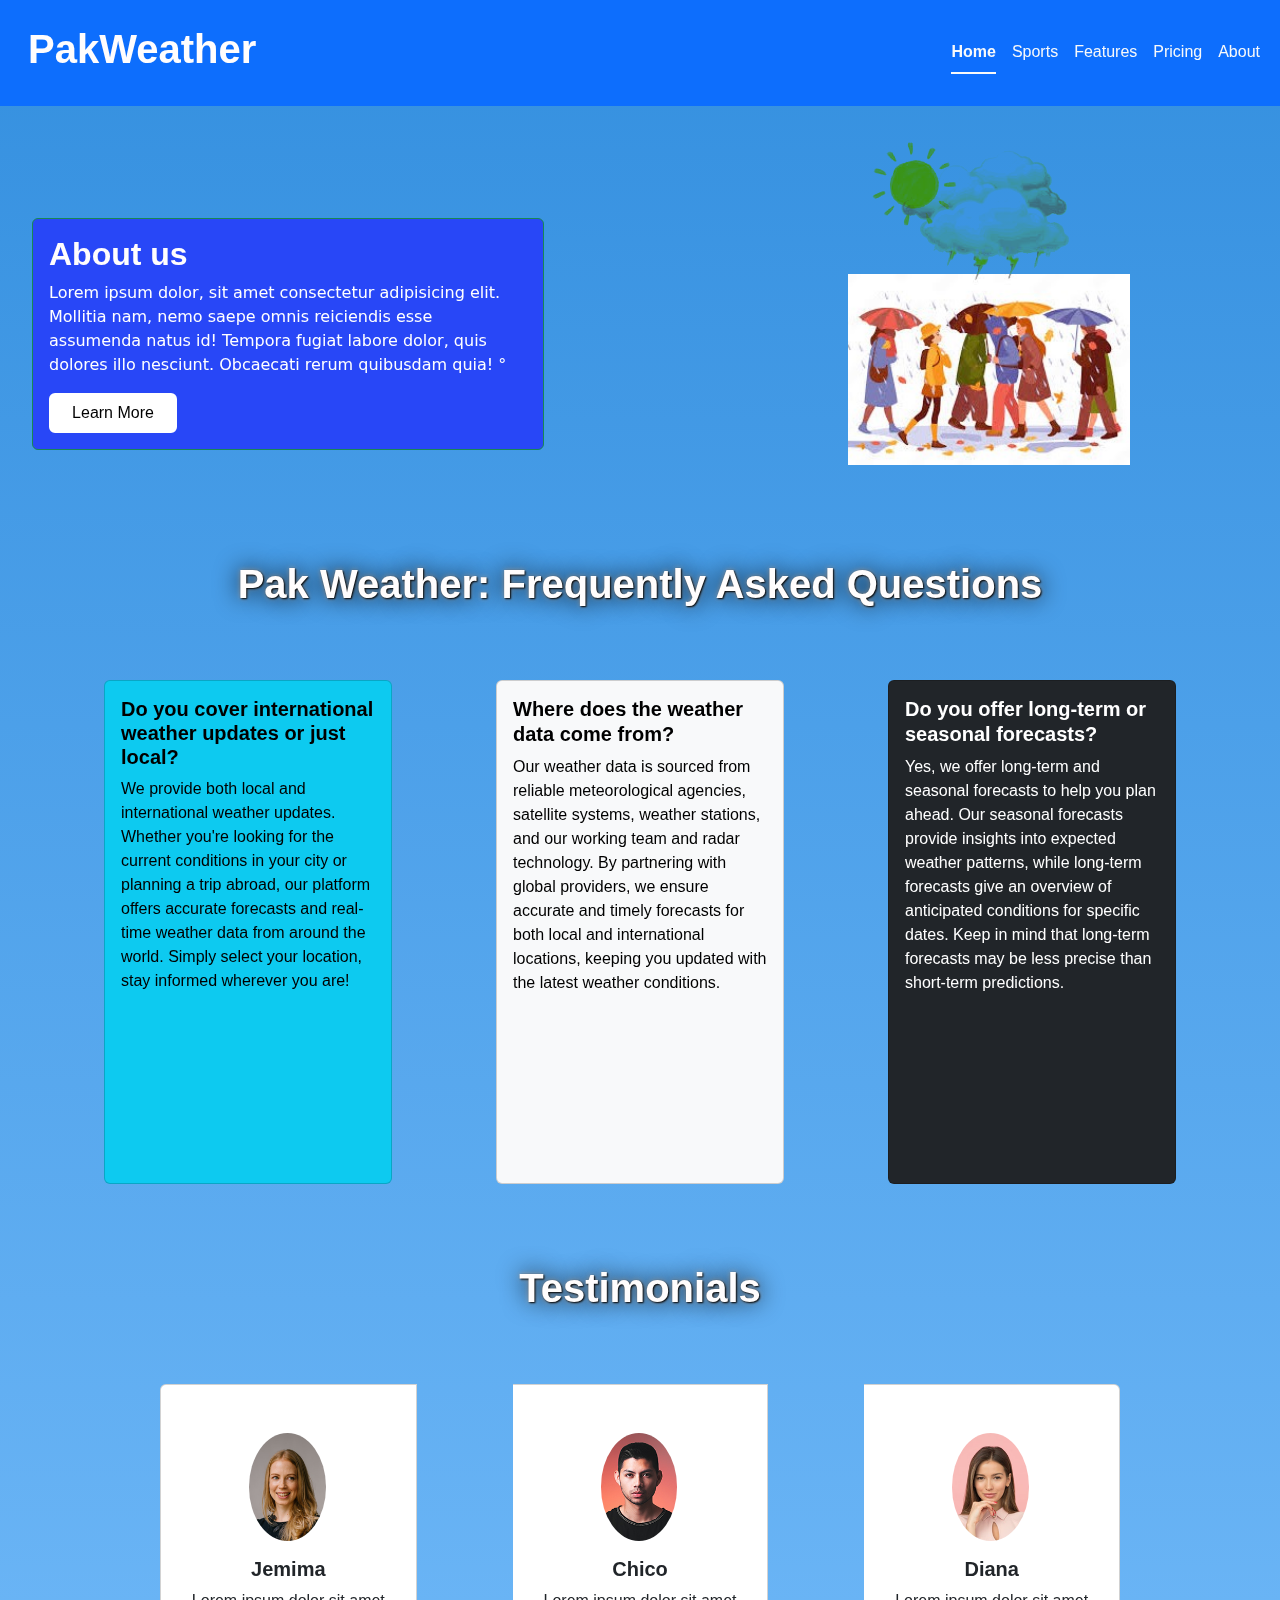
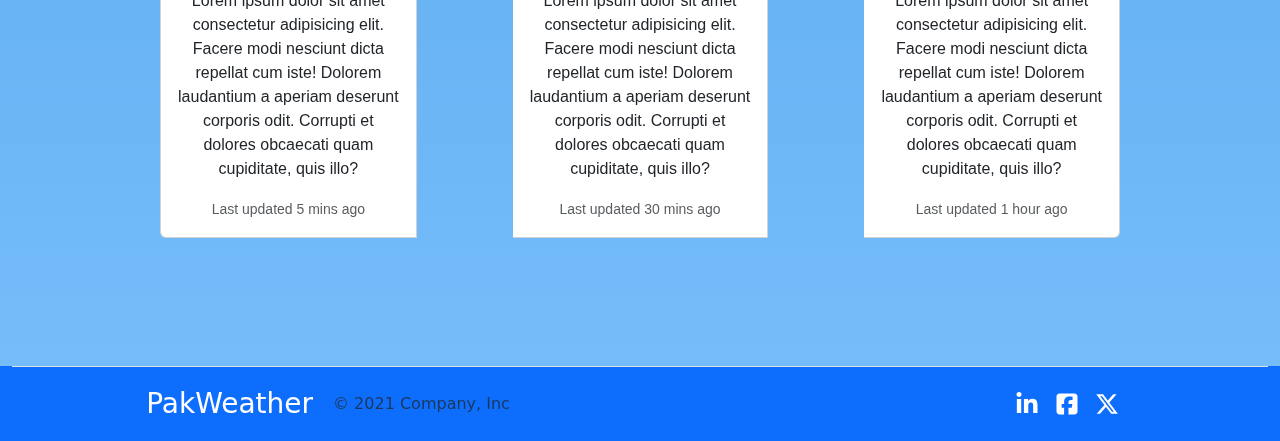
==== commit d0e188f0: "Replaced all work" ====
--- a/about.html
+++ b/about.html
@@ -13,7 +13,6 @@
   <link href="https://cdn.jsdelivr.net/npm/bootstrap@5.3.3/dist/css/bootstrap.min.css" rel="stylesheet"
     integrity="sha384-QWTKZyjpPEjISv5WaRU9OFeRpok6YctnYmDr5pNlyT2bRjXh0JMhjY6hW+ALEwIH" crossorigin="anonymous">
   <link rel="preconnect" href="https://fonts.gstatic.com" crossorigin>
-  <link rel="icon" href="./assets/images/sun.png">
 </head>
 
 <body>
@@ -23,54 +22,34 @@
   <nav class="navbar navbar-expand-lg bg-primary p-sm-3 p-3">
     <div class="container-fluid p-0 p-sm-1 justify-content-center justify-content-sm-between">
       <a class="navbar-brand text-light mx-2 text-center text-sm-left" href="#">
-        <h1>PakWeather</h1>
+        <h1 style=" font-family: Poppins, sans-serif; font-weight: bold;">PakWeather</h1>
       </a>
-      <button class="btn btn-primary d-lg-none" type="button" data-bs-toggle="offcanvas" data-bs-target="#offcanvasResponsive" aria-controls="offcanvasResponsive">
+      <button class="navbar-toggler" type="button" data-bs-toggle="collapse" data-bs-target="#navbarNavDropdown"
+        aria-controls="navbarNavDropdown" aria-expanded="false" aria-label="Toggle navigation">
         <span class="navbar-toggler-icon"></span>
       </button>
-
-    
+      <div class="collapse navbar-collapse justify-content-end" id="navbarNavDropdown">
+        <ul class="nav nav-underline justify-content-end d-flex flex-column flex-sm-row">
+          <li class="nav-item">
+            <a class="nav-link active text-light" aria-current="page" href="#"
+              style=" font-family: Poppins, sans-serif;">Home</a>
+          </li>
+          <li class="nav-item">
+            <a class="nav-link text-light" href="#" style=" font-family: Poppins, sans-serif;">Sports</a>
+          </li>
+          <li class="nav-item">
+            <a class="nav-link text-light" href="#" style=" font-family: Poppins, sans-serif;">Features</a>
+          </li>
+          <li class="nav-item">
+            <a class="nav-link text-light" href="#" style=" font-family: Poppins, sans-serif;">Pricing</a>
+          </li>
+          <li class="nav-item">
+            <a class="nav-link text-light" href="#" style=" font-family: Poppins, sans-serif;">About</a>
+          </li>
+        </ul>
+      </div>
     </div>
   </nav>
-
-  <div class="container-fluid pb-0 pt-1 ps-3 pe-3 d-flex align-items-start justify-content-lg-between justify-content-center w-100 bg-success" id="serchBox">
-    <div class="offcanvas-lg offcanvas-start bg-success"  tabindex="-2" id="offcanvasResponsive" aria-labelledby="offcanvasResponsiveLabel">
-      <div class="offcanvas-header">
-        <h5 class="offcanvas-title text-dark" id="offcanvasResponsiveLabel">Responsive offcanvas</h5>
-        <button type="button" class="btn-close" data-bs-dismiss="offcanvas" data-bs-target="#offcanvasResponsive" aria-label="Close"></button>
-      </div>
-      <div class="offcanvas-body-dark">
-        <!-- <p class="mb-0">This is content within an <code>.offcanvas-lg</code>.</p> -->
-        <ul class="nav nav-underline justify-content-end d-flex flex-column flex-lg-row">
-          <li class="nav-item">
-            <a class="nav-link text-light" href="index.html">Home</a>
-          </li>
-          <li class="nav-item">
-            <a class="nav-link text-light disabled" id="astro" href="#">Astronomy</a>
-          </li>
-          <li class="nav-item">
-            <a class="nav-link text-light" href="./features.html">Features</a>
-          </li>
-          <li class="nav-item">
-            <a class="nav-link text-light" href="News.html">News</a>
-          </li>
-          <li class="nav-item">
-            <a class="nav-link active text-light" aria-current="page" href="about.html">About</a>
-          </li>
-        </ul>
-      </div>
-    </div>  
-    
-    <form class="d-flex">
-        <form class="d-flex" role="search">
-          <input id="searchBar" class="form-control" type="search" placeholder="Search" aria-label="Search">
-          <button class="btn btn-outline-danger" type="button" id="goBtn">GO</button>
-        </form>
-        <!-- <button class="btn btn-outline-success" type="submit" id="go">GO</button> -->
-      </form>
-
-      
-  </div>    
 
   <!--------------------------------------------------- About us --------------------------------------------------->
 
--- a/style.css
+++ b/style.css
@@ -4,30 +4,8 @@
 .info-subtle{
     color: --bs-info-bg-subtle;
 }
-:root {
-    --color-1: #EC760A;
-    --color-2: #F5AB4D;
-    --color-3: #200600;
-    --color-4: #3B0D00;
-    --color-5: #FDAC38;
-}
-.bg-color-1 {
-    background-color: var(--color-1);
-}
-.bg-color-2 {
-    background-color: var(--color-2);
-}
-.bg-color-3 {
-    background-color: var(--color-3);
-}
-.bg-color-4 {
-    background-color: var(--color-4);
-}
-.bg-color-5 {
-    background-color: var(--color-5);
-}
 body {
-    background-image: linear-gradient(var(--color-1),var(--color-5)) !important;
+    background-image: linear-gradient(rgba(0, 115, 215, 0.798),rgba(85, 173, 250, 0.798)) !important;
     /* backdrop-filter: blur(6px); */
     background-position: center;
     background-size: cover;
@@ -47,7 +25,10 @@
     border-radius: 1em !important;
     width: 6px !important;
 } 
-h2,h3,h4 {
+#serchBox {
+    background-color: rgba(132, 132, 132, 0.419);
+}
+h1,h2,h3,h4 {
     color: rgb(255, 253, 253) !important;
 }
 /* #drop {
@@ -83,10 +64,10 @@
     box-shadow: 5px 10px 6px rgb(var(--bs-shadow-rgb)) !important;
 }
 .transparent-bg {
-    background-color: rgba(255, 255, 255, 0.291) !important;
+    background-color: rgba(98, 97, 97, 0.485) !important;
 }
 .transparent-bg-light {
-    background-color: rgba(253, 253, 253, 0.323) !important;
+    background-color: rgba(224, 224, 224, 0.485) !important;
 }
 .card-img-top1 {
     width: 100%;
@@ -98,19 +79,3 @@
     height: 70%;
     object-fit: cover;
 }
-a#astro:hover {
-    cursor: none;
-}
-.gaper {
-    background-color: transparent;
-    height: 2em;
-}
-
-.card-img-top2 {
-    width: 100%;
-    /* height: auto; */
-    border: 1px solid black;
-    object-fit: cover;
-    overflow-y: hidden !important;
-    filter: brightness(0.7);
-}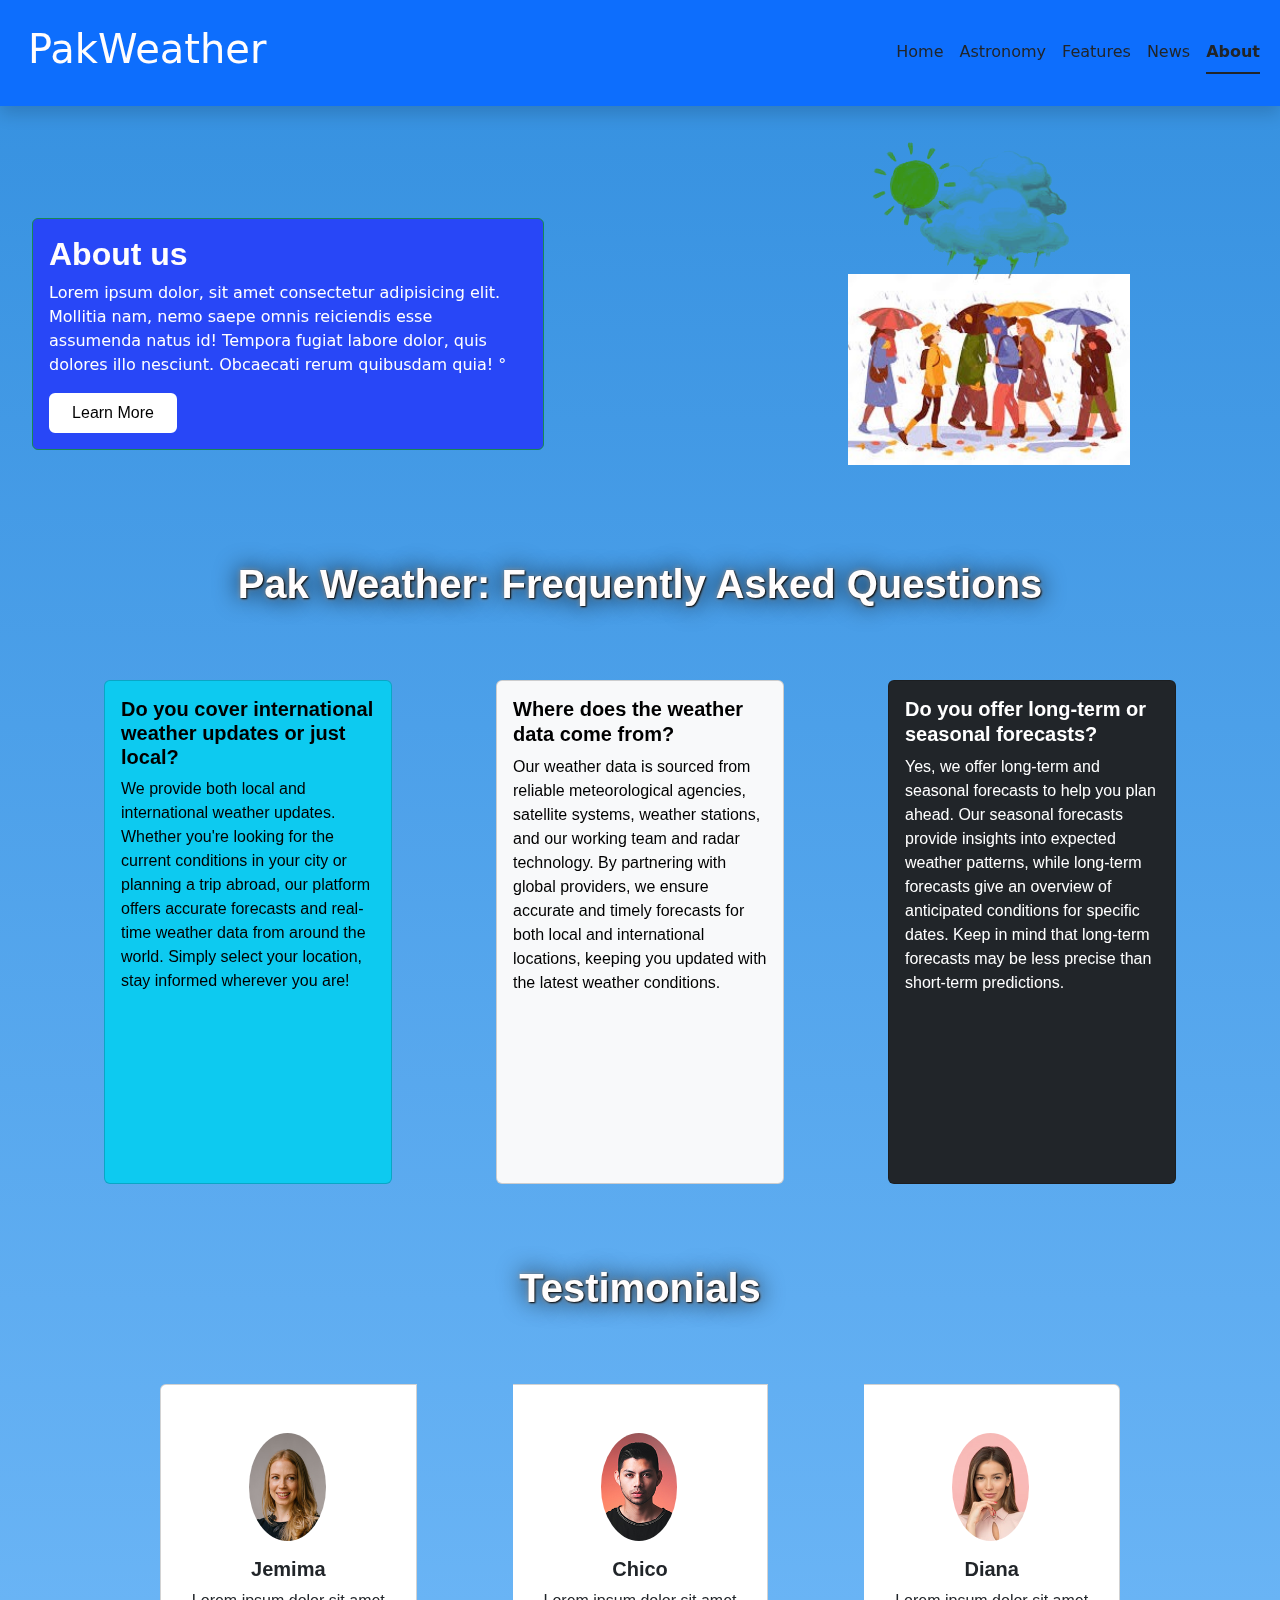
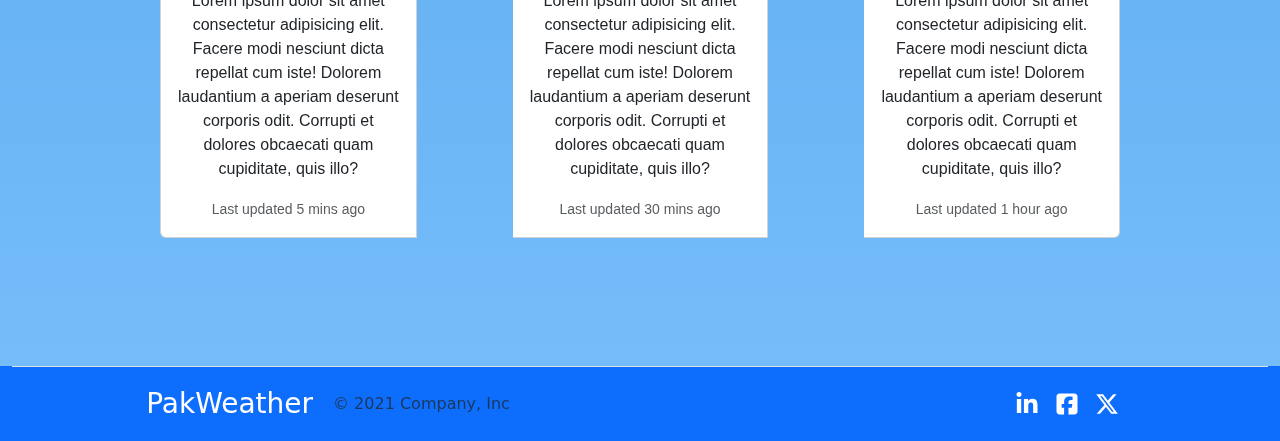
==== commit c0a219fb: "replaced changes" ====
--- a/about.html
+++ b/about.html
@@ -13,40 +13,47 @@
   <link href="https://cdn.jsdelivr.net/npm/bootstrap@5.3.3/dist/css/bootstrap.min.css" rel="stylesheet"
     integrity="sha384-QWTKZyjpPEjISv5WaRU9OFeRpok6YctnYmDr5pNlyT2bRjXh0JMhjY6hW+ALEwIH" crossorigin="anonymous">
   <link rel="preconnect" href="https://fonts.gstatic.com" crossorigin>
+  <link rel="icon" href="./assets/images/sun.png">
 </head>
 
 <body>
 
   <!--------------------------------------------------- header --------------------------------------------------->
 
-  <nav class="navbar navbar-expand-lg bg-primary p-sm-3 p-3">
+  <nav class="navbar navbar-expand-lg bg-primary p-sm-3 p-3 shadow">
     <div class="container-fluid p-0 p-sm-1 justify-content-center justify-content-sm-between">
       <a class="navbar-brand text-light mx-2 text-center text-sm-left" href="#">
-        <h1 style=" font-family: Poppins, sans-serif; font-weight: bold;">PakWeather</h1>
+        <h1>PakWeather</h1>
       </a>
-      <button class="navbar-toggler" type="button" data-bs-toggle="collapse" data-bs-target="#navbarNavDropdown"
-        aria-controls="navbarNavDropdown" aria-expanded="false" aria-label="Toggle navigation">
+      <button class="btn btn-primary d-lg-none" type="button" data-bs-toggle="offcanvas" data-bs-target="#offcanvasResponsive" aria-controls="offcanvasResponsive">
         <span class="navbar-toggler-icon"></span>
       </button>
-      <div class="collapse navbar-collapse justify-content-end" id="navbarNavDropdown">
-        <ul class="nav nav-underline justify-content-end d-flex flex-column flex-sm-row">
-          <li class="nav-item">
-            <a class="nav-link active text-light" aria-current="page" href="#"
-              style=" font-family: Poppins, sans-serif;">Home</a>
-          </li>
-          <li class="nav-item">
-            <a class="nav-link text-light" href="#" style=" font-family: Poppins, sans-serif;">Sports</a>
-          </li>
-          <li class="nav-item">
-            <a class="nav-link text-light" href="#" style=" font-family: Poppins, sans-serif;">Features</a>
-          </li>
-          <li class="nav-item">
-            <a class="nav-link text-light" href="#" style=" font-family: Poppins, sans-serif;">Pricing</a>
-          </li>
-          <li class="nav-item">
-            <a class="nav-link text-light" href="#" style=" font-family: Poppins, sans-serif;">About</a>
-          </li>
-        </ul>
+
+      <div class="offcanvas-lg offcanvas-start" tabindex="-2" id="offcanvasResponsive" aria-labelledby="offcanvasResponsiveLabel">
+        <div class="offcanvas-header">
+          <h5 class="offcanvas-title text-dark" id="offcanvasResponsiveLabel">Responsive offcanvas</h5>
+          <button type="button" class="btn-close" data-bs-dismiss="offcanvas" data-bs-target="#offcanvasResponsive" aria-label="Close"></button>
+        </div>
+        <div class="offcanvas-body">
+          <!-- <p class="mb-0">This is content within an <code>.offcanvas-lg</code>.</p> -->
+          <ul class="nav nav-underline justify-content-end d-flex flex-column flex-lg-row">
+            <li class="nav-item">
+              <a class="nav-link text-dark"  href="index.html">Home</a>
+            </li>
+            <li class="nav-item">
+              <a class="nav-link text-dark"  href="#">Astronomy</a>
+            </li>
+            <li class="nav-item">
+              <a class="nav-link text-dark" href="./features.html">Features</a>
+            </li>
+            <li class="nav-item">
+              <a class="nav-link text-dark" href="News.html">News</a>
+            </li>
+            <li class="nav-item">
+              <a class="nav-link active text-dark" aria-current="page" href="#">About</a>
+            </li>
+          </ul>
+        </div>
       </div>
     </div>
   </nav>
